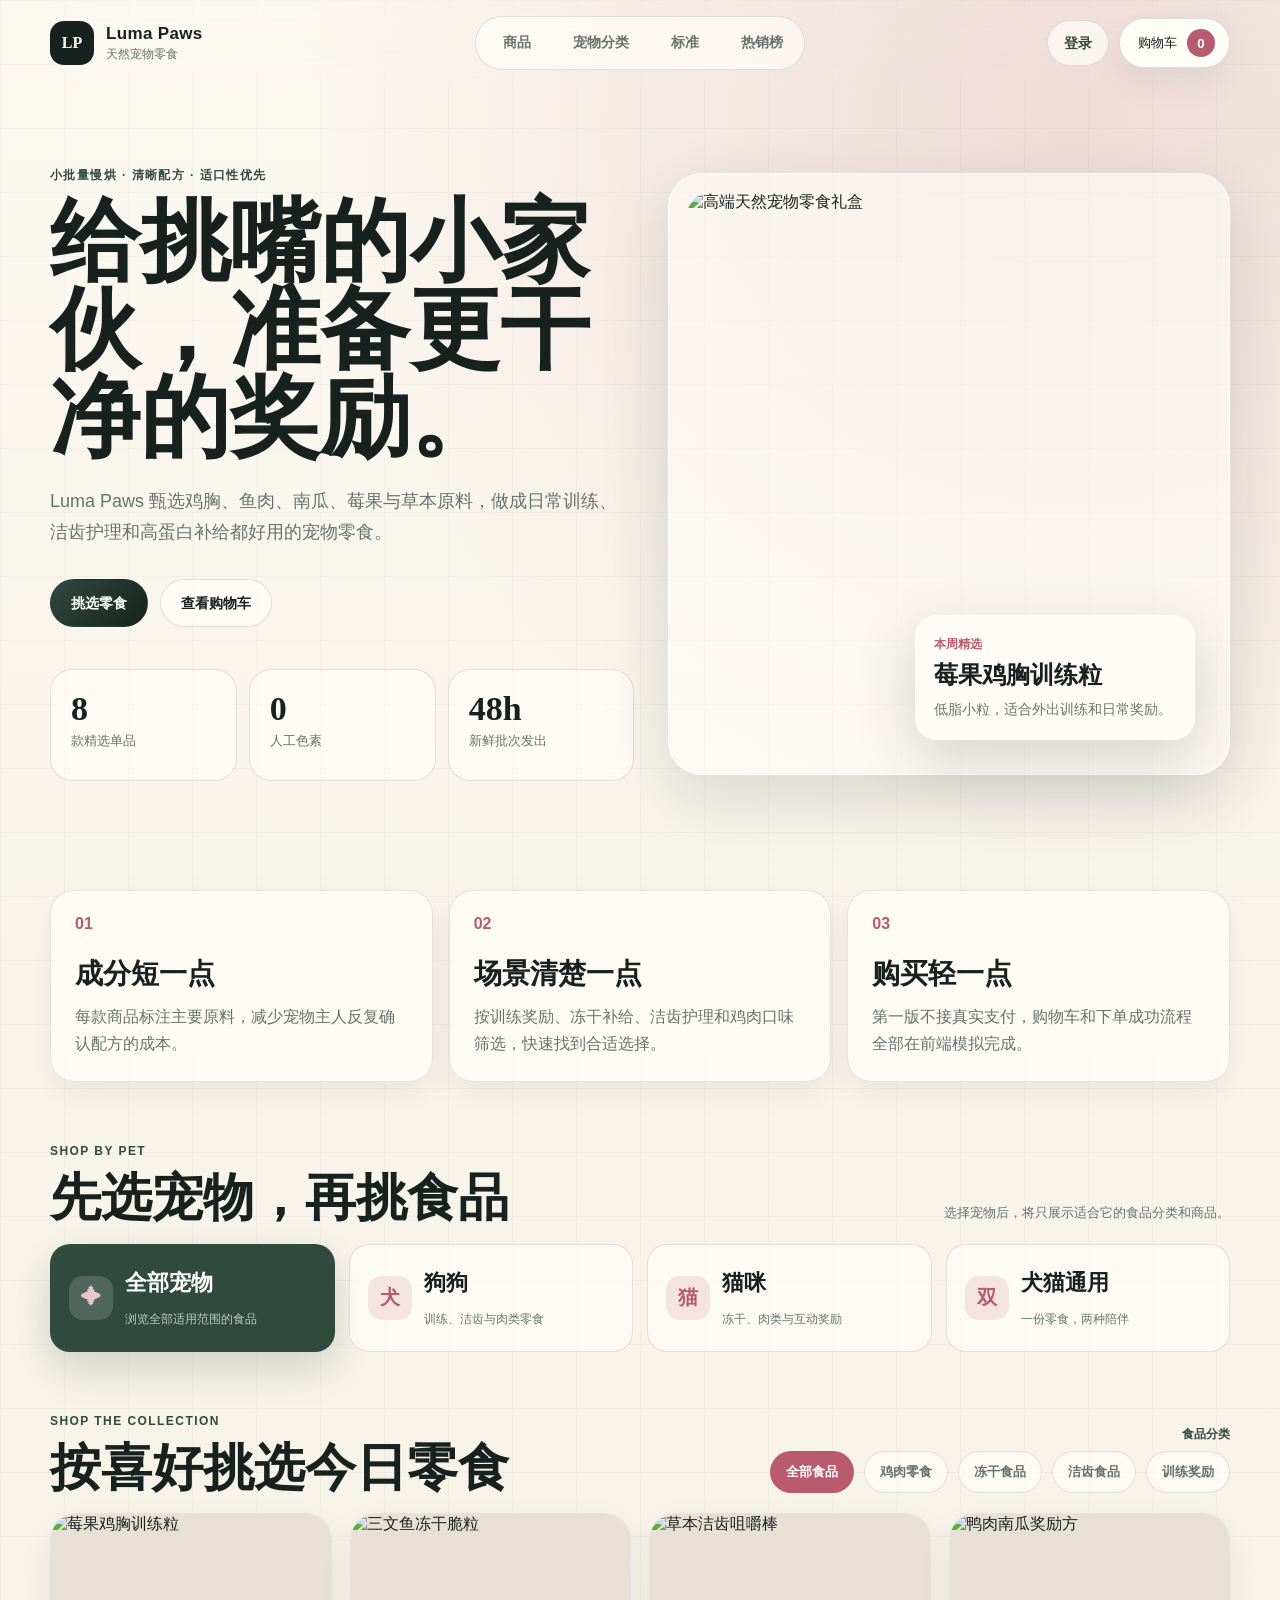
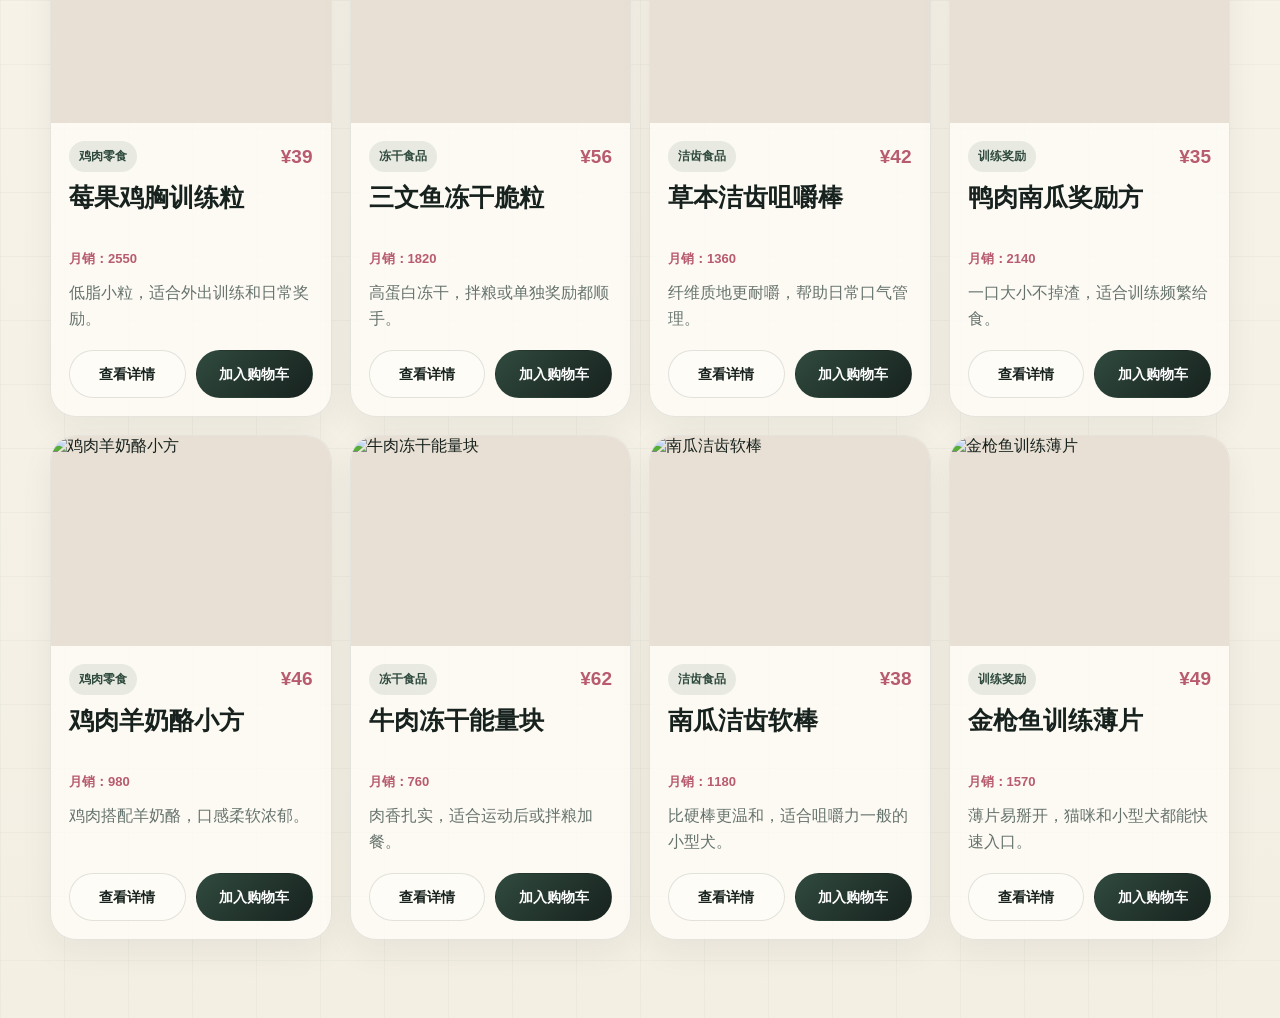
==== index.html @ 9b7fa73e "feat: add auth, address checkout, and pet categories" ====
<!DOCTYPE html>
<html lang="zh-CN">
<head>
  <meta charset="UTF-8">
  <meta name="viewport" content="width=device-width, initial-scale=1.0">
  <title>Luma Paws 天然宠物零食</title>
  <link rel="icon" href="data:image/svg+xml,%3Csvg xmlns='http://www.w3.org/2000/svg' viewBox='0 0 64 64'%3E%3Crect width='64' height='64' rx='16' fill='%2312211c'/%3E%3Ctext x='32' y='40' text-anchor='middle' font-size='24' font-family='serif' font-weight='700' fill='white'%3ELP%3C/text%3E%3C/svg%3E">
  <link rel="stylesheet" href="styles.css">
</head>
<body>
  <header class="site-header">
    <a class="brand" href="#top" aria-label="Luma Paws 首页">
      <span class="brand-mark">LP</span>
      <span>
        <strong>Luma Paws</strong>
        <small>天然宠物零食</small>
      </span>
    </a>

    <nav class="nav" aria-label="主导航">
      <a href="#products">商品</a>
      <a href="#petCategories">宠物分类</a>
      <a href="#promise">标准</a>
      <button type="button" data-open-hotlist>热销榜</button>
    </nav>

    <div class="header-actions">
      <button class="account-button" type="button" data-open-account>
        <span id="accountLabel">登录</span>
      </button>
      <button class="cart-pill" type="button" data-open-cart>
        <span>购物车</span>
        <strong id="cartCount">0</strong>
      </button>
    </div>
  </header>

  <main id="top">
    <section class="hero">
      <div class="hero-copy">
        <p class="eyebrow">小批量慢烘 · 清晰配方 · 适口性优先</p>
        <h1>给挑嘴的小家伙，准备更干净的奖励。</h1>
        <p class="hero-text">
          Luma Paws 甄选鸡胸、鱼肉、南瓜、莓果与草本原料，做成日常训练、洁齿护理和高蛋白补给都好用的宠物零食。
        </p>
        <div class="hero-actions">
          <a class="button primary" href="#products">挑选零食</a>
          <button class="button ghost" type="button" data-open-cart>查看购物车</button>
        </div>
        <dl class="hero-stats">
          <div>
            <dt>8</dt>
            <dd>款精选单品</dd>
          </div>
          <div>
            <dt>0</dt>
            <dd>人工色素</dd>
          </div>
          <div>
            <dt>48h</dt>
            <dd>新鲜批次发出</dd>
          </div>
        </dl>
      </div>

      <div class="hero-media">
        <img src="assets/hero-treats.png" alt="高端天然宠物零食礼盒">
        <div class="hero-card">
          <span>本周精选</span>
          <strong>莓果鸡胸训练粒</strong>
          <p>低脂小粒，适合外出训练和日常奖励。</p>
        </div>
      </div>
    </section>

    <section class="promise" id="promise" aria-label="品牌标准">
      <article>
        <span>01</span>
        <h2>成分短一点</h2>
        <p>每款商品标注主要原料，减少宠物主人反复确认配方的成本。</p>
      </article>
      <article>
        <span>02</span>
        <h2>场景清楚一点</h2>
        <p>按训练奖励、冻干补给、洁齿护理和鸡肉口味筛选，快速找到合适选择。</p>
      </article>
      <article>
        <span>03</span>
        <h2>购买轻一点</h2>
        <p>第一版不接真实支付，购物车和下单成功流程全部在前端模拟完成。</p>
      </article>
    </section>

    <section class="pet-categories" id="petCategories" aria-labelledby="petCategoryTitle">
      <div class="section-head">
        <div>
          <p class="eyebrow">Shop by pet</p>
          <h2 id="petCategoryTitle">先选宠物，再挑食品</h2>
        </div>
        <p class="category-hint">选择宠物后，将只展示适合它的食品分类和商品。</p>
      </div>
      <div class="pet-category-list" id="petCategoryList" aria-label="宠物分类"></div>
    </section>

    <section class="section-head" id="products">
      <div>
        <p class="eyebrow">Shop the collection</p>
        <h2>按喜好挑选今日零食</h2>
      </div>
      <div>
        <p class="filter-label">食品分类</p>
        <div class="filters" id="filters" aria-label="食品分类筛选"></div>
      </div>
    </section>

    <section class="product-grid" id="productGrid" aria-live="polite"></section>
  </main>

  <aside class="cart-panel" id="cartPanel" aria-hidden="true">
    <div class="cart-panel-backdrop" data-close-cart></div>
    <section class="cart-drawer" id="cart" role="dialog" aria-modal="true" aria-labelledby="cartTitle">
      <header>
        <div>
          <p class="eyebrow">Cart</p>
          <h2 id="cartTitle">购物车</h2>
        </div>
        <button class="icon-button" type="button" data-close-cart aria-label="关闭购物车">×</button>
      </header>
      <div class="cart-items" id="cartItems"></div>
      <footer>
        <div class="cart-total">
          <span>合计</span>
          <strong id="cartTotal">¥0</strong>
        </div>
        <button class="button primary full" type="button" id="checkoutButton">模拟下单</button>
        <p class="cart-note">满 ¥99 免运费。当前版本为前端演示，不会产生真实订单。</p>
      </footer>
    </section>
  </aside>

  <section class="modal-shell" id="detailModal" aria-hidden="true">
    <div class="modal-backdrop" data-close-detail></div>
    <article class="detail-card" role="dialog" aria-modal="true" aria-labelledby="detailTitle">
      <button class="icon-button detail-close" type="button" data-close-detail aria-label="关闭详情">×</button>
      <img id="detailImage" src="" alt="">
      <div class="detail-content">
        <p class="eyebrow" id="detailCategory"></p>
        <h2 id="detailTitle"></h2>
        <p id="detailTagline"></p>
        <dl>
          <div>
            <dt>规格</dt>
            <dd id="detailSpec"></dd>
          </div>
          <div>
            <dt>适用宠物</dt>
            <dd id="detailSuitable"></dd>
          </div>
          <div>
            <dt>适口性</dt>
            <dd id="detailPalatability"></dd>
          </div>
          <div>
            <dt>主要成分</dt>
            <dd id="detailIngredients"></dd>
          </div>
        </dl>
        <div class="detail-actions">
          <strong id="detailPrice"></strong>
          <button class="button primary" type="button" id="detailAddButton">加入购物车</button>
        </div>
      </div>
    </article>
  </section>

  <section class="modal-shell" id="hotlistModal" aria-hidden="true">
    <div class="modal-backdrop" data-close-hotlist></div>
    <article class="hotlist-card" role="dialog" aria-modal="true" aria-labelledby="hotlistTitle">
      <button class="icon-button detail-close" type="button" data-close-hotlist aria-label="关闭热销榜">×</button>
      <header class="hotlist-header">
        <div>
          <p class="eyebrow">Hot list</p>
          <h2 id="hotlistTitle">热销榜</h2>
        </div>
        <p class="hotlist-summary" id="hotlistSummary"></p>
      </header>
      <div class="hotlist-items" id="hotlistItems"></div>
    </article>
  </section>

  <section class="modal-shell" id="successModal" aria-hidden="true">
    <div class="modal-backdrop" data-close-success></div>
    <article class="success-card" role="dialog" aria-modal="true" aria-labelledby="successTitle">
      <p class="eyebrow">Order placed</p>
      <h2 id="successTitle">模拟下单成功</h2>
      <p>购物车已清空。真实支付、库存和订单后台会在后续版本接入。</p>
      <button class="button primary" type="button" data-close-success>继续逛逛</button>
    </article>
  </section>

  <section class="modal-shell" id="orderConfirmModal" aria-hidden="true">
    <div class="modal-backdrop" data-close-order-confirm></div>
    <article class="confirm-card" role="dialog" aria-modal="true" aria-labelledby="confirmOrderTitle">
      <button class="icon-button detail-close" type="button" data-close-order-confirm aria-label="关闭确认窗口">×</button>
      <p class="eyebrow">Confirm delivery</p>
      <h2 id="confirmOrderTitle">确认收货地址</h2>
      <p class="confirm-copy">请确认本次订单使用以下地址收货。</p>
      <div class="confirm-address">
        <strong id="confirmRecipient"></strong>
        <span id="confirmPhone"></span>
        <p id="confirmDetail"></p>
      </div>
      <div class="confirm-actions">
        <button class="button ghost" type="button" data-close-order-confirm>返回修改</button>
        <button class="button primary" type="button" id="confirmOrderButton">确认下单</button>
      </div>
    </article>
  </section>

  <section class="modal-shell" id="authModal" aria-hidden="true">
    <div class="modal-backdrop" data-close-auth></div>
    <article class="auth-card" role="dialog" aria-modal="true" aria-labelledby="authTitle">
      <button class="icon-button detail-close" type="button" data-close-auth aria-label="关闭账户窗口">×</button>
      <div class="auth-intro">
        <p class="eyebrow">Luma Paws account</p>
        <h2 id="authTitle">把喜欢的零食，留在你的清单里。</h2>
        <p>注册后即可保存购物车，并维护常用收货地址。</p>
        <div class="auth-perks">
          <span>✓ 游客可自由浏览</span>
          <span>✓ 加入购物车需登录</span>
          <span>✓ 地址随时可维护</span>
        </div>
      </div>
      <div class="auth-content">
        <div class="auth-tabs" role="tablist" aria-label="账户操作">
          <button class="auth-tab active" type="button" data-auth-tab="login" role="tab">登录</button>
          <button class="auth-tab" type="button" data-auth-tab="register" role="tab">注册</button>
        </div>

        <div id="authFormContainer"></div>

      </div>
    </article>
  </section>

  <section class="modal-shell" id="profileModal" aria-hidden="true">
    <div class="modal-backdrop" data-close-profile></div>
    <article class="profile-card" role="dialog" aria-modal="true" aria-labelledby="profileTitle">
      <button class="icon-button detail-close" type="button" data-close-profile aria-label="关闭我的页面">×</button>
      <div class="profile-header">
        <p class="eyebrow">My account</p>
        <h2 id="profileTitle">我的</h2>
        <p>在这里维护账户和常用收货地址。</p>
      </div>
      <div class="account-summary">
        <span class="account-avatar">LP</span>
        <div>
          <strong id="accountEmail"></strong>
          <p>已登录账户</p>
        </div>
      </div>
      <form class="auth-form" id="addressForm">
        <div class="form-section-label">收货地址</div>
        <div class="form-row">
          <label>收件人<input type="text" name="recipient" autocomplete="name" required></label>
          <label>手机号<input type="tel" name="phone" autocomplete="tel" required></label>
        </div>
        <label>详细地址<input type="text" name="detail" autocomplete="street-address" required></label>
        <button class="button primary full" type="submit">保存地址</button>
        <p class="form-message" id="addressMessage" role="alert"></p>
      </form>
      <button class="text-button" type="button" id="logoutButton">退出登录</button>
    </article>
  </section>

  <div class="toast" id="toast" role="status" aria-live="polite" aria-atomic="true"></div>

  <script src="auth-store.js"></script>
  <script src="script.js"></script>
</body>
</html>
---- styles.css ----
:root {
  --ink: #17221e;
  --muted: #66736d;
  --sage: #728d7a;
  --sage-deep: #304a3e;
  --berry: #b85b6f;
  --rose: #e8c7c9;
  --cream: #fbf8f0;
  --paper: #fffdf8;
  --line: rgba(23, 34, 30, 0.12);
  --shadow: 0 24px 70px rgba(24, 40, 34, 0.14);
  --font-body: "Avenir Next", "Gill Sans", "Trebuchet MS", sans-serif;
  --font-display: "Iowan Old Style", "Palatino Linotype", Georgia, serif;
}

* {
  box-sizing: border-box;
}

html {
  scroll-behavior: smooth;
}

body {
  margin: 0;
  min-height: 100vh;
  color: var(--ink);
  background:
    linear-gradient(90deg, rgba(48, 74, 62, 0.035) 1px, transparent 1px),
    linear-gradient(180deg, rgba(48, 74, 62, 0.035) 1px, transparent 1px),
    radial-gradient(circle at 84% 4%, rgba(184, 91, 111, 0.18), transparent 28%),
    linear-gradient(180deg, #fbf8f0 0%, #f4efe3 100%);
  background-size: 64px 64px, 64px 64px, auto, auto;
  font-family: var(--font-body);
}

button,
a {
  -webkit-tap-highlight-color: transparent;
}

a {
  color: inherit;
  text-decoration: none;
}

img {
  display: block;
  max-width: 100%;
}

.site-header {
  position: sticky;
  top: 0;
  z-index: 30;
  display: grid;
  grid-template-columns: 1fr auto 1fr;
  align-items: center;
  width: min(1180px, calc(100% - 32px));
  margin: 0 auto;
  padding: 16px 0;
  backdrop-filter: blur(18px);
}

.brand {
  display: inline-flex;
  align-items: center;
  gap: 12px;
  width: max-content;
}

.brand-mark {
  width: 44px;
  height: 44px;
  display: grid;
  place-items: center;
  border-radius: 14px;
  background: var(--ink);
  color: var(--paper);
  font-family: var(--font-display);
  font-weight: 700;
}

.brand strong,
.brand small {
  display: block;
}

.brand strong {
  font-size: 17px;
  letter-spacing: 0.02em;
}

.brand small {
  margin-top: 2px;
  color: var(--muted);
  font-size: 12px;
}

.nav {
  display: inline-flex;
  gap: 8px;
  padding: 7px;
  border: 1px solid var(--line);
  border-radius: 999px;
  background: rgba(255, 253, 248, 0.72);
}

.nav a,
.nav button {
  min-width: 68px;
  padding: 10px 14px;
  border: 0;
  border-radius: 999px;
  background: transparent;
  color: var(--muted);
  font-size: 14px;
  font-weight: 700;
  font-family: inherit;
  text-align: center;
  cursor: pointer;
}

.nav a:hover,
.nav button:hover {
  background: rgba(48, 74, 62, 0.08);
  color: var(--ink);
}

.cart-pill {
  justify-self: end;
  display: inline-flex;
  align-items: center;
  gap: 10px;
  min-height: 46px;
  padding: 10px 14px 10px 18px;
  border: 1px solid rgba(48, 74, 62, 0.18);
  border-radius: 999px;
  background: var(--paper);
  color: var(--ink);
  box-shadow: 0 12px 36px rgba(24, 40, 34, 0.08);
  cursor: pointer;
}

.header-actions {
  justify-self: end;
  display: inline-flex;
  align-items: center;
  gap: 10px;
}

.account-button {
  min-height: 46px;
  padding: 10px 16px;
  border: 1px solid var(--line);
  border-radius: 999px;
  background: rgba(255, 253, 248, 0.72);
  color: var(--sage-deep);
  font: 800 14px/1 var(--font-body);
  cursor: pointer;
}

.account-button:hover {
  background: var(--sage-deep);
  color: white;
}

.cart-pill strong {
  display: grid;
  place-items: center;
  min-width: 28px;
  height: 28px;
  border-radius: 999px;
  background: var(--berry);
  color: white;
}

main {
  width: min(1180px, calc(100% - 32px));
  margin: 0 auto;
}

.hero {
  min-height: calc(100vh - 96px);
  display: grid;
  grid-template-columns: minmax(0, 1.02fr) minmax(360px, 0.98fr);
  align-items: center;
  gap: 34px;
  padding: 28px 0 56px;
}

.hero-copy {
  padding: 24px 0;
}

.eyebrow {
  margin: 0 0 14px;
  color: var(--sage-deep);
  font-size: 12px;
  font-weight: 800;
  letter-spacing: 0.12em;
  text-transform: uppercase;
}

h1,
h2,
h3,
p {
  overflow-wrap: anywhere;
}

h1,
h2,
h3 {
  font-family: var(--font-display);
  letter-spacing: 0;
}

h1 {
  width: min(760px, 100%);
  margin: 0;
  color: var(--ink);
  font-size: clamp(46px, 7vw, 92px);
  line-height: 0.98;
  font-weight: 700;
}

.hero-text {
  width: min(650px, 100%);
  margin: 24px 0 0;
  color: var(--muted);
  font-size: 18px;
  line-height: 1.75;
}

.hero-actions {
  display: flex;
  flex-wrap: wrap;
  gap: 12px;
  margin-top: 30px;
}

.button {
  display: inline-flex;
  align-items: center;
  justify-content: center;
  min-height: 48px;
  padding: 13px 20px;
  border: 1px solid var(--line);
  border-radius: 999px;
  background: var(--paper);
  color: var(--ink);
  font: 800 14px/1 var(--font-body);
  cursor: pointer;
  transition: transform 180ms ease, box-shadow 180ms ease, background 180ms ease;
}

.button:hover,
.product-card:hover,
.promise article:hover {
  transform: translateY(-3px);
  box-shadow: 0 20px 50px rgba(24, 40, 34, 0.13);
}

.button.primary {
  border-color: transparent;
  background: linear-gradient(135deg, var(--sage-deep), var(--ink));
  color: white;
}

.button.ghost {
  background: rgba(255, 253, 248, 0.66);
}

.button.full {
  width: 100%;
}

.hero-stats {
  display: grid;
  grid-template-columns: repeat(3, minmax(0, 1fr));
  gap: 12px;
  margin: 42px 0 0;
  padding: 0;
}

.hero-stats div {
  min-height: 112px;
  padding: 20px;
  border: 1px solid var(--line);
  border-radius: 22px;
  background: rgba(255, 253, 248, 0.64);
}

.hero-stats dt {
  font-family: var(--font-display);
  font-size: 34px;
  font-weight: 700;
}

.hero-stats dd {
  margin: 4px 0 0;
  color: var(--muted);
  font-size: 13px;
}

.hero-media {
  position: relative;
  min-height: 600px;
  padding: 18px;
  border: 1px solid rgba(255, 255, 255, 0.7);
  border-radius: 34px;
  background: rgba(255, 253, 248, 0.58);
  box-shadow: var(--shadow);
}

.hero-media img {
  width: 100%;
  height: 100%;
  min-height: 564px;
  object-fit: cover;
  border-radius: 24px;
}

.hero-card {
  position: absolute;
  right: 34px;
  bottom: 34px;
  width: min(280px, calc(100% - 68px));
  padding: 18px;
  border: 1px solid rgba(255, 255, 255, 0.72);
  border-radius: 22px;
  background: rgba(255, 253, 248, 0.82);
  backdrop-filter: blur(16px);
  box-shadow: 0 20px 60px rgba(24, 40, 34, 0.17);
}

.hero-card span {
  color: var(--berry);
  font-size: 12px;
  font-weight: 800;
}

.hero-card strong {
  display: block;
  margin-top: 6px;
  font-family: var(--font-display);
  font-size: 24px;
}

.hero-card p {
  margin: 8px 0 0;
  color: var(--muted);
  font-size: 14px;
  line-height: 1.55;
}

.promise {
  display: grid;
  grid-template-columns: repeat(3, minmax(0, 1fr));
  gap: 16px;
  margin-bottom: 62px;
  scroll-margin-top: 104px;
}

.pet-categories {
  margin: 0 0 62px;
  scroll-margin-top: 104px;
}

.pet-categories .section-head {
  margin-bottom: 20px;
}

.category-hint {
  max-width: 300px;
  margin: 0;
  color: var(--muted);
  font-size: 13px;
  line-height: 1.65;
  text-align: right;
}

.pet-category-list {
  display: grid;
  grid-template-columns: repeat(4, minmax(0, 1fr));
  gap: 14px;
}

.pet-category-card {
  display: grid;
  grid-template-columns: auto 1fr;
  grid-template-rows: auto auto;
  column-gap: 12px;
  align-items: center;
  min-height: 108px;
  padding: 18px;
  border: 1px solid var(--line);
  border-radius: 20px;
  background: rgba(255, 253, 248, 0.72);
  color: var(--ink);
  text-align: left;
  cursor: pointer;
  transition: transform 180ms ease, border-color 180ms ease, background 180ms ease, box-shadow 180ms ease;
}

.pet-category-card:hover {
  transform: translateY(-3px);
  box-shadow: 0 16px 40px rgba(24, 40, 34, 0.1);
}

.pet-category-card.active {
  border-color: transparent;
  background: var(--sage-deep);
  color: white;
  box-shadow: 0 16px 40px rgba(48, 74, 62, 0.2);
}

.pet-category-icon {
  display: grid;
  grid-row: 1 / 3;
  width: 44px;
  height: 44px;
  place-items: center;
  border-radius: 14px;
  background: rgba(184, 91, 111, 0.14);
  color: var(--berry);
  font-family: var(--font-display);
  font-size: 20px;
  font-weight: 700;
}

.pet-category-card.active .pet-category-icon {
  background: rgba(255, 255, 255, 0.16);
  color: var(--rose);
}

.pet-category-card strong {
  font-family: var(--font-display);
  font-size: 22px;
}

.pet-category-card small {
  margin-top: 3px;
  color: var(--muted);
  font-size: 12px;
  line-height: 1.4;
}

.pet-category-card.active small {
  color: rgba(255, 255, 255, 0.7);
}

.filter-label {
  margin: 0 0 8px;
  color: var(--sage-deep);
  font-size: 12px;
  font-weight: 900;
  text-align: right;
}

.promise article,
.product-card {
  border: 1px solid rgba(23, 34, 30, 0.1);
  background: rgba(255, 253, 248, 0.78);
  box-shadow: 0 12px 34px rgba(24, 40, 34, 0.06);
  transition: transform 180ms ease, box-shadow 180ms ease;
}

.promise article {
  min-height: 180px;
  padding: 24px;
  border-radius: 24px;
}

.promise span {
  color: var(--berry);
  font-weight: 900;
}

.promise h2 {
  margin: 22px 0 10px;
  font-size: 28px;
}

.promise p {
  margin: 0;
  color: var(--muted);
  line-height: 1.7;
}

.section-head {
  display: flex;
  align-items: end;
  justify-content: space-between;
  gap: 20px;
  margin-bottom: 20px;
}

.section-head h2 {
  margin: 0;
  font-size: clamp(34px, 4vw, 58px);
  line-height: 1;
}

.filters {
  display: flex;
  flex-wrap: wrap;
  justify-content: flex-end;
  gap: 10px;
}

.filter-button {
  min-height: 42px;
  padding: 10px 15px;
  border: 1px solid var(--line);
  border-radius: 999px;
  background: rgba(255, 253, 248, 0.7);
  color: var(--muted);
  font-weight: 800;
  cursor: pointer;
}

.filter-button.active {
  border-color: transparent;
  background: var(--berry);
  color: white;
}

.product-grid {
  display: grid;
  grid-template-columns: repeat(4, minmax(0, 1fr));
  gap: 18px;
  padding-bottom: 78px;
}

.product-card {
  display: flex;
  flex-direction: column;
  min-height: 496px;
  overflow: hidden;
  border-radius: 26px;
}

.product-card img {
  width: 100%;
  aspect-ratio: 4 / 3;
  object-fit: cover;
  background: #e8e0d4;
}

.product-body {
  display: flex;
  flex: 1;
  flex-direction: column;
  padding: 18px;
}

.product-meta {
  display: flex;
  justify-content: space-between;
  align-items: center;
  gap: 10px;
  margin-bottom: 12px;
}

.product-category {
  padding: 7px 10px;
  border-radius: 999px;
  background: rgba(114, 141, 122, 0.15);
  color: var(--sage-deep);
  font-size: 12px;
  font-weight: 900;
}

.product-price {
  color: var(--berry);
  font-size: 19px;
  font-weight: 900;
}

.product-card h3 {
  margin: 0;
  min-height: 58px;
  font-size: 25px;
  line-height: 1.12;
}

.product-sales {
  margin-top: 8px;
  color: var(--berry);
  font-size: 13px;
  font-weight: 800;
}

.product-card p {
  margin: 12px 0 0;
  color: var(--muted);
  line-height: 1.62;
}

.product-actions {
  display: grid;
  grid-template-columns: 1fr 1fr;
  gap: 10px;
  margin-top: auto;
  padding-top: 18px;
}

.product-actions .button {
  min-width: 0;
  padding-inline: 12px;
}

.cart-panel,
.modal-shell {
  position: fixed;
  inset: 0;
  z-index: 60;
  display: none;
}

.cart-panel.open,
.modal-shell.open {
  display: block;
}

.cart-panel-backdrop,
.modal-backdrop {
  position: absolute;
  inset: 0;
  background: rgba(23, 34, 30, 0.42);
  backdrop-filter: blur(4px);
}

.cart-drawer {
  position: absolute;
  top: 16px;
  right: 16px;
  bottom: 16px;
  width: min(440px, calc(100% - 32px));
  display: flex;
  flex-direction: column;
  border-radius: 28px;
  background: var(--paper);
  box-shadow: var(--shadow);
  overflow: hidden;
}

.cart-drawer header,
.cart-drawer footer {
  padding: 22px;
}

.cart-drawer header {
  display: flex;
  justify-content: space-between;
  align-items: flex-start;
  border-bottom: 1px solid var(--line);
}

.cart-drawer h2 {
  margin: 0;
  font-size: 34px;
}

.icon-button {
  width: 42px;
  height: 42px;
  display: grid;
  place-items: center;
  border: 1px solid var(--line);
  border-radius: 999px;
  background: white;
  color: var(--ink);
  font-size: 26px;
  line-height: 1;
  cursor: pointer;
}

.cart-items {
  flex: 1;
  overflow: auto;
  padding: 12px 22px;
}

.empty-cart {
  display: grid;
  min-height: 220px;
  place-items: center;
  color: var(--muted);
  text-align: center;
  line-height: 1.7;
}

.cart-item {
  display: grid;
  grid-template-columns: 70px 1fr;
  gap: 14px;
  padding: 14px 0;
  border-bottom: 1px solid var(--line);
}

.cart-item img {
  width: 70px;
  height: 70px;
  border-radius: 16px;
  object-fit: cover;
}

.cart-item h3 {
  margin: 0;
  font-size: 19px;
}

.cart-item p {
  margin: 4px 0 10px;
  color: var(--muted);
  font-size: 13px;
}

.cart-row {
  display: flex;
  align-items: center;
  justify-content: space-between;
  gap: 12px;
}

.qty-control {
  display: inline-grid;
  grid-template-columns: 34px 36px 34px;
  align-items: center;
  min-height: 34px;
  overflow: hidden;
  border: 1px solid var(--line);
  border-radius: 999px;
}

.qty-control button {
  height: 34px;
  border: 0;
  background: transparent;
  color: var(--ink);
  font-size: 18px;
  cursor: pointer;
}

.qty-control span {
  text-align: center;
  font-weight: 900;
}

.remove-button {
  border: 0;
  background: transparent;
  color: var(--berry);
  font-weight: 900;
  cursor: pointer;
}

.cart-total {
  display: flex;
  justify-content: space-between;
  align-items: center;
  margin-bottom: 14px;
  font-size: 16px;
}

.cart-total strong {
  color: var(--berry);
  font-size: 30px;
}

.cart-note {
  margin: 14px 0 0;
  color: var(--muted);
  font-size: 12px;
  line-height: 1.6;
  text-align: center;
}

.detail-card,
.hotlist-card,
.success-card {
  position: relative;
  z-index: 1;
  margin: min(7vh, 58px) auto;
  width: min(920px, calc(100% - 32px));
  max-height: calc(100vh - 64px);
  overflow: auto;
  border-radius: 30px;
  background: var(--paper);
  box-shadow: var(--shadow);
}

.detail-card {
  display: grid;
  grid-template-columns: minmax(280px, 0.9fr) minmax(0, 1.1fr);
}

.hotlist-card {
  width: min(1120px, calc(100% - 32px));
  padding: 34px;
}

.hotlist-header {
  display: flex;
  justify-content: space-between;
  gap: 18px;
  align-items: end;
  margin-bottom: 24px;
}

.hotlist-header h2 {
  margin: 0;
  font-size: clamp(34px, 4vw, 52px);
  line-height: 1;
}

.hotlist-summary {
  margin: 0;
  max-width: 340px;
  color: var(--muted);
  line-height: 1.6;
  text-align: right;
}

.hotlist-items {
  display: grid;
  grid-template-columns: repeat(2, minmax(0, 1fr));
  gap: 18px;
}

.hotlist-item {
  display: grid;
  grid-template-columns: 56px 120px minmax(0, 1fr);
  gap: 16px;
  align-items: start;
  padding: 18px;
  border: 1px solid var(--line);
  border-radius: 22px;
  background: rgba(255, 255, 255, 0.72);
}

.hotlist-rank {
  display: grid;
  place-items: center;
  width: 56px;
  height: 56px;
  border-radius: 18px;
  background: var(--sage);
  color: white;
  font-size: 18px;
  font-weight: 900;
}

.hotlist-item img {
  width: 120px;
  height: 120px;
  border-radius: 18px;
  object-fit: cover;
}

.hotlist-body {
  min-width: 0;
}

.hotlist-meta {
  display: flex;
  justify-content: space-between;
  gap: 10px;
  align-items: center;
  margin-bottom: 10px;
}

.hotlist-body h3 {
  margin: 0;
  font-size: 22px;
  line-height: 1.15;
}

.hotlist-body p {
  margin: 10px 0 0;
  color: var(--muted);
  line-height: 1.58;
}

.hotlist-detail-list {
  display: grid;
  gap: 8px;
  margin: 14px 0 0;
}

.hotlist-detail-list div {
  display: grid;
  grid-template-columns: 54px 1fr;
  gap: 10px;
  padding-top: 8px;
  border-top: 1px solid var(--line);
}

.hotlist-detail-list dt {
  color: var(--sage-deep);
  font-size: 12px;
  font-weight: 900;
}

.hotlist-detail-list dd {
  margin: 0;
  color: var(--ink);
  font-size: 13px;
  line-height: 1.5;
}

.hotlist-actions {
  display: grid;
  grid-template-columns: 1fr 1fr;
  gap: 10px;
  margin-top: 16px;
}

.detail-card img {
  width: 100%;
  height: 100%;
  min-height: 520px;
  object-fit: cover;
}

.detail-content {
  padding: 34px;
}

.detail-content h2 {
  margin: 0;
  font-size: clamp(34px, 4vw, 52px);
  line-height: 1;
}

.detail-content > p:not(.eyebrow) {
  color: var(--muted);
  line-height: 1.75;
}

.detail-content dl {
  display: grid;
  gap: 12px;
  margin: 24px 0;
}

.detail-content dl div {
  padding: 14px 0;
  border-top: 1px solid var(--line);
}

.detail-content dt {
  color: var(--sage-deep);
  font-size: 12px;
  font-weight: 900;
}

.detail-content dd {
  margin: 6px 0 0;
  color: var(--ink);
  line-height: 1.55;
}

.detail-actions {
  display: flex;
  justify-content: space-between;
  align-items: center;
  gap: 14px;
}

.detail-actions strong {
  color: var(--berry);
  font-size: 32px;
}

.detail-close {
  position: absolute;
  top: 16px;
  right: 16px;
  z-index: 2;
}

.success-card {
  width: min(440px, calc(100% - 32px));
  padding: 34px;
  text-align: center;
}

.success-card h2 {
  margin: 0;
  font-size: 42px;
}

.success-card p:not(.eyebrow) {
  color: var(--muted);
  line-height: 1.75;
}

.confirm-card {
  position: relative;
  z-index: 1;
  width: min(460px, calc(100% - 32px));
  margin: min(14vh, 120px) auto;
  padding: 34px;
  border-radius: 30px;
  background: var(--paper);
  box-shadow: var(--shadow);
}

.confirm-card h2 {
  margin: 0;
  font-size: clamp(36px, 5vw, 54px);
  line-height: 1;
}

.confirm-copy {
  margin: 16px 0 0;
  color: var(--muted);
  line-height: 1.65;
}

.confirm-address {
  display: grid;
  gap: 6px;
  margin: 24px 0;
  padding: 18px;
  border-left: 4px solid var(--berry);
  background: rgba(114, 141, 122, 0.1);
}

.confirm-address strong {
  font-size: 17px;
}

.confirm-address span,
.confirm-address p {
  color: var(--muted);
  font-size: 13px;
}

.confirm-address p {
  margin: 4px 0 0;
  line-height: 1.55;
}

.confirm-actions {
  display: grid;
  grid-template-columns: 1fr 1fr;
  gap: 10px;
}

.auth-card {
  position: relative;
  z-index: 1;
  display: grid;
  grid-template-columns: minmax(260px, 0.78fr) minmax(360px, 1.22fr);
  width: min(860px, calc(100% - 32px));
  max-height: calc(100vh - 64px);
  margin: min(7vh, 58px) auto;
  overflow: auto;
  border-radius: 30px;
  background: var(--paper);
  box-shadow: var(--shadow);
}

.profile-card {
  position: relative;
  z-index: 1;
  display: grid;
  gap: 22px;
  width: min(520px, calc(100% - 32px));
  max-height: calc(100vh - 64px);
  margin: min(7vh, 58px) auto;
  overflow: auto;
  padding: 34px;
  border-radius: 30px;
  background: var(--paper);
  box-shadow: var(--shadow);
}

.profile-header h2 {
  margin: 0;
  font-size: clamp(40px, 5vw, 60px);
  line-height: 1;
}

.profile-header > p:not(.eyebrow) {
  margin: 14px 0 0;
  color: var(--muted);
  line-height: 1.65;
}

.auth-intro {
  padding: 42px 34px;
  background:
    linear-gradient(145deg, rgba(48, 74, 62, 0.96), rgba(23, 34, 30, 0.96)),
    var(--sage-deep);
  color: white;
}

.auth-intro .eyebrow {
  color: var(--rose);
}

.auth-intro h2 {
  margin: 0;
  font-size: clamp(34px, 4vw, 52px);
  line-height: 1;
}

.auth-intro > p:not(.eyebrow) {
  margin: 22px 0 0;
  color: rgba(255, 255, 255, 0.74);
  line-height: 1.7;
}

.auth-perks {
  display: grid;
  gap: 12px;
  margin-top: 36px;
  color: rgba(255, 255, 255, 0.86);
  font-size: 13px;
  font-weight: 800;
}

.auth-content {
  padding: 42px 34px;
}

.auth-tabs {
  display: grid;
  grid-template-columns: 1fr 1fr;
  gap: 4px;
  margin-bottom: 24px;
  padding: 4px;
  border-radius: 14px;
  background: rgba(114, 141, 122, 0.12);
}

.auth-tab {
  min-height: 42px;
  border: 0;
  border-radius: 10px;
  background: transparent;
  color: var(--muted);
  font: 800 14px/1 var(--font-body);
  cursor: pointer;
}

.auth-tab.active {
  background: var(--paper);
  color: var(--ink);
  box-shadow: 0 4px 12px rgba(24, 40, 34, 0.08);
}

.auth-form {
  display: grid;
  gap: 14px;
}

.auth-form label {
  display: grid;
  gap: 7px;
  color: var(--sage-deep);
  font-size: 12px;
  font-weight: 900;
}

.auth-form input {
  width: 100%;
  min-height: 46px;
  padding: 12px 13px;
  border: 1px solid var(--line);
  border-radius: 12px;
  outline: 0;
  background: white;
  color: var(--ink);
  font: 500 14px/1.2 var(--font-body);
}

.auth-form input:focus {
  border-color: var(--sage);
  box-shadow: 0 0 0 3px rgba(114, 141, 122, 0.16);
}

.form-row {
  display: grid;
  grid-template-columns: 1fr 1fr;
  gap: 12px;
}

.form-section-label {
  padding-top: 8px;
  border-top: 1px solid var(--line);
  color: var(--sage-deep);
  font-size: 12px;
  font-weight: 900;
}

.form-message {
  min-height: 20px;
  margin: 0;
  color: var(--berry);
  font-size: 13px;
  line-height: 1.5;
}

.account-view {
  display: grid;
  gap: 22px;
}

.account-summary {
  display: flex;
  align-items: center;
  gap: 12px;
  padding-bottom: 18px;
  border-bottom: 1px solid var(--line);
}

.account-avatar {
  display: grid;
  width: 48px;
  height: 48px;
  place-items: center;
  border-radius: 16px;
  background: var(--ink);
  color: white;
  font-family: var(--font-display);
  font-weight: 700;
}

.account-summary strong {
  display: block;
  font-size: 15px;
}

.account-summary p {
  margin: 3px 0 0;
  color: var(--muted);
  font-size: 12px;
}

.text-button {
  justify-self: start;
  border: 0;
  padding: 0;
  background: transparent;
  color: var(--berry);
  font: 800 13px/1.4 var(--font-body);
  cursor: pointer;
}

.toast {
  position: fixed;
  z-index: 90;
  min-width: 180px;
  max-width: calc(100% - 32px);
  padding: 14px 18px;
  border: 1px solid rgba(255, 255, 255, 0.36);
  border-radius: 14px;
  background: var(--ink);
  box-shadow: 0 14px 30px rgba(23, 34, 30, 0.2);
  color: white;
  font-size: 14px;
  font-weight: 800;
  text-align: center;
  opacity: 0;
  pointer-events: none;
  transform: translateY(4px);
  transition: opacity 180ms ease, transform 180ms ease;
}

.toast.show {
  opacity: 1;
  transform: translateY(0);
}

@media (max-width: 980px) {
  .site-header {
    grid-template-columns: 1fr auto;
  }

  .nav {
    display: none;
  }

  .hero {
    min-height: auto;
    grid-template-columns: 1fr;
    padding-top: 14px;
  }

  .hero-media {
    min-height: auto;
  }

  .hero-media img {
    min-height: 420px;
  }

  .promise,
  .product-grid {
    grid-template-columns: repeat(2, minmax(0, 1fr));
  }

  .pet-category-list {
    grid-template-columns: repeat(2, minmax(0, 1fr));
  }

  .section-head {
    align-items: flex-start;
    flex-direction: column;
  }

  .filters {
    justify-content: flex-start;
  }

  .filter-label {
    text-align: left;
  }

  .detail-card {
    grid-template-columns: 1fr;
  }

  .hotlist-card {
    padding: 24px;
  }

  .hotlist-header {
    flex-direction: column;
    align-items: flex-start;
  }

  .hotlist-summary {
    max-width: none;
    text-align: left;
  }

  .hotlist-items {
    grid-template-columns: 1fr;
  }

  .hotlist-item {
    grid-template-columns: 56px 1fr;
  }

  .hotlist-item img {
    grid-column: 1 / -1;
    width: 100%;
    height: 220px;
  }

  .detail-card img {
    max-height: 360px;
    min-height: 260px;
  }

  .auth-card {
    grid-template-columns: 1fr;
  }

  .auth-intro {
    padding: 28px 24px;
  }

  .auth-intro h2 {
    max-width: 560px;
  }

  .auth-perks {
    grid-template-columns: repeat(3, 1fr);
    margin-top: 24px;
  }

  .auth-content {
    padding: 28px 24px;
  }

  .profile-card {
    padding: 28px 24px;
  }
}

@media (max-width: 640px) {
  .site-header,
  main {
    width: min(100% - 22px, 1180px);
  }

  .site-header {
    padding: 12px 0;
  }

  .brand small {
    display: none;
  }

  .cart-pill span {
    display: none;
  }

  .header-actions {
    gap: 6px;
  }

  .account-button {
    min-height: 42px;
    padding-inline: 12px;
  }

  .cart-pill {
    min-height: 42px;
    padding: 7px 9px;
  }

  h1 {
    font-size: 44px;
  }

  .hero {
    gap: 20px;
    padding-bottom: 38px;
  }

  .hero-text {
    font-size: 16px;
  }

  .hero-stats,
  .promise,
  .product-grid,
  .pet-category-list {
    grid-template-columns: 1fr;
  }

  .hero-stats div {
    min-height: 88px;
  }

  .hero-media {
    padding: 10px;
    border-radius: 26px;
  }

  .hero-media img {
    min-height: 370px;
    border-radius: 20px;
  }

  .hero-card {
    left: 22px;
    right: 22px;
    bottom: 22px;
    width: auto;
  }

  .promise {
    margin-bottom: 44px;
  }

  .product-card {
    min-height: 0;
  }

  .product-card h3 {
    min-height: 0;
  }

  .cart-drawer {
    top: auto;
    right: 0;
    bottom: 0;
    left: 0;
    width: 100%;
    height: min(86vh, 760px);
    border-radius: 28px 28px 0 0;
  }

  .cart-drawer header,
  .cart-drawer footer,
  .cart-items {
    padding-inline: 16px;
  }

  .detail-card {
    width: calc(100% - 20px);
    max-height: calc(100vh - 28px);
    margin: 14px auto;
    border-radius: 24px;
  }

  .detail-content {
    padding: 22px;
  }

  .detail-actions {
    align-items: stretch;
    flex-direction: column;
  }

  .detail-actions .button {
    width: 100%;
  }

  .product-actions {
    grid-template-columns: 1fr;
  }

  .category-hint {
    max-width: none;
    text-align: left;
  }

  .auth-card {
    width: calc(100% - 20px);
    max-height: calc(100vh - 28px);
    margin: 14px auto;
    border-radius: 24px;
  }

  .auth-intro {
    padding: 28px 22px 24px;
  }

  .auth-intro h2 {
    font-size: 36px;
  }

  .auth-perks {
    grid-template-columns: 1fr;
    gap: 8px;
    margin-top: 22px;
  }

  .auth-content {
    padding: 22px;
  }

  .profile-card {
    width: calc(100% - 20px);
    max-height: calc(100vh - 28px);
    margin: 14px auto;
    padding: 24px 22px;
    border-radius: 24px;
  }

  .confirm-card {
    width: calc(100% - 20px);
    margin: 14px auto;
    padding: 24px 22px;
    border-radius: 24px;
  }

  .confirm-actions {
    grid-template-columns: 1fr;
  }

  .form-row {
    grid-template-columns: 1fr;
  }
}
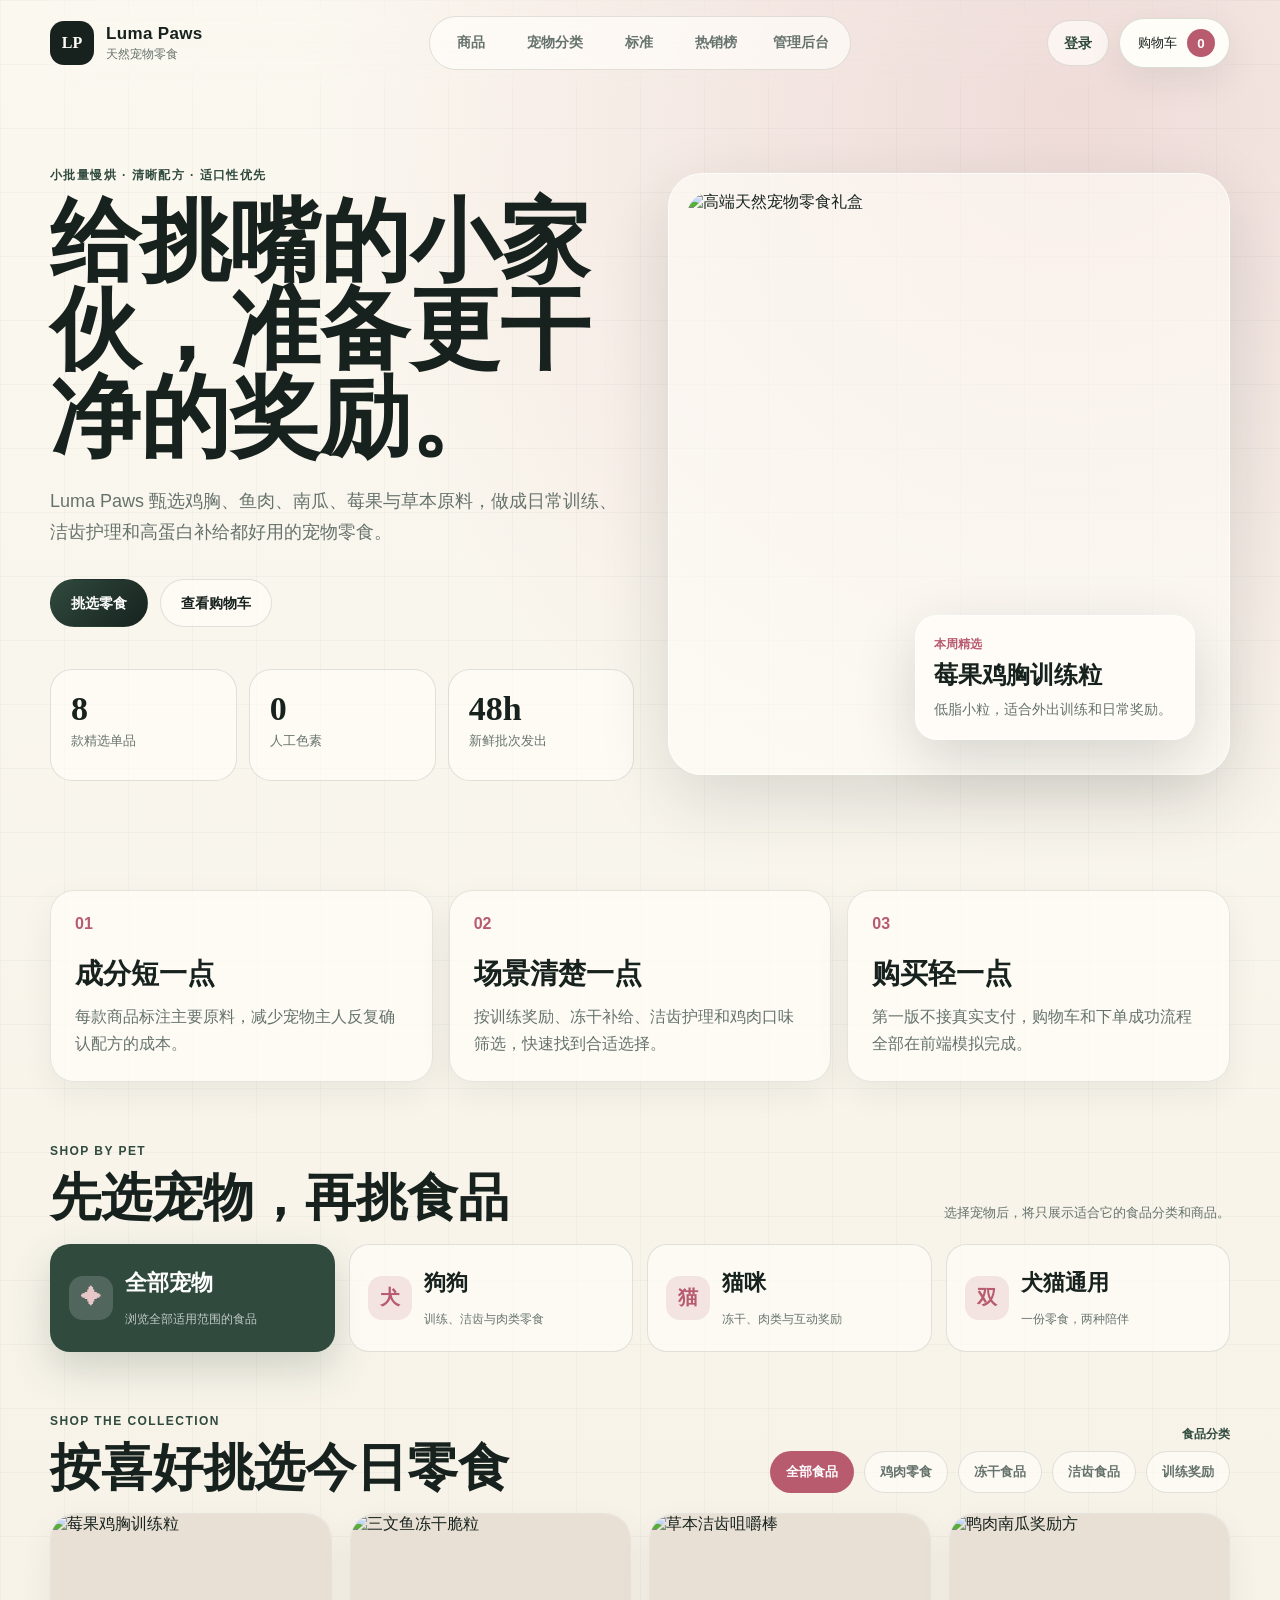
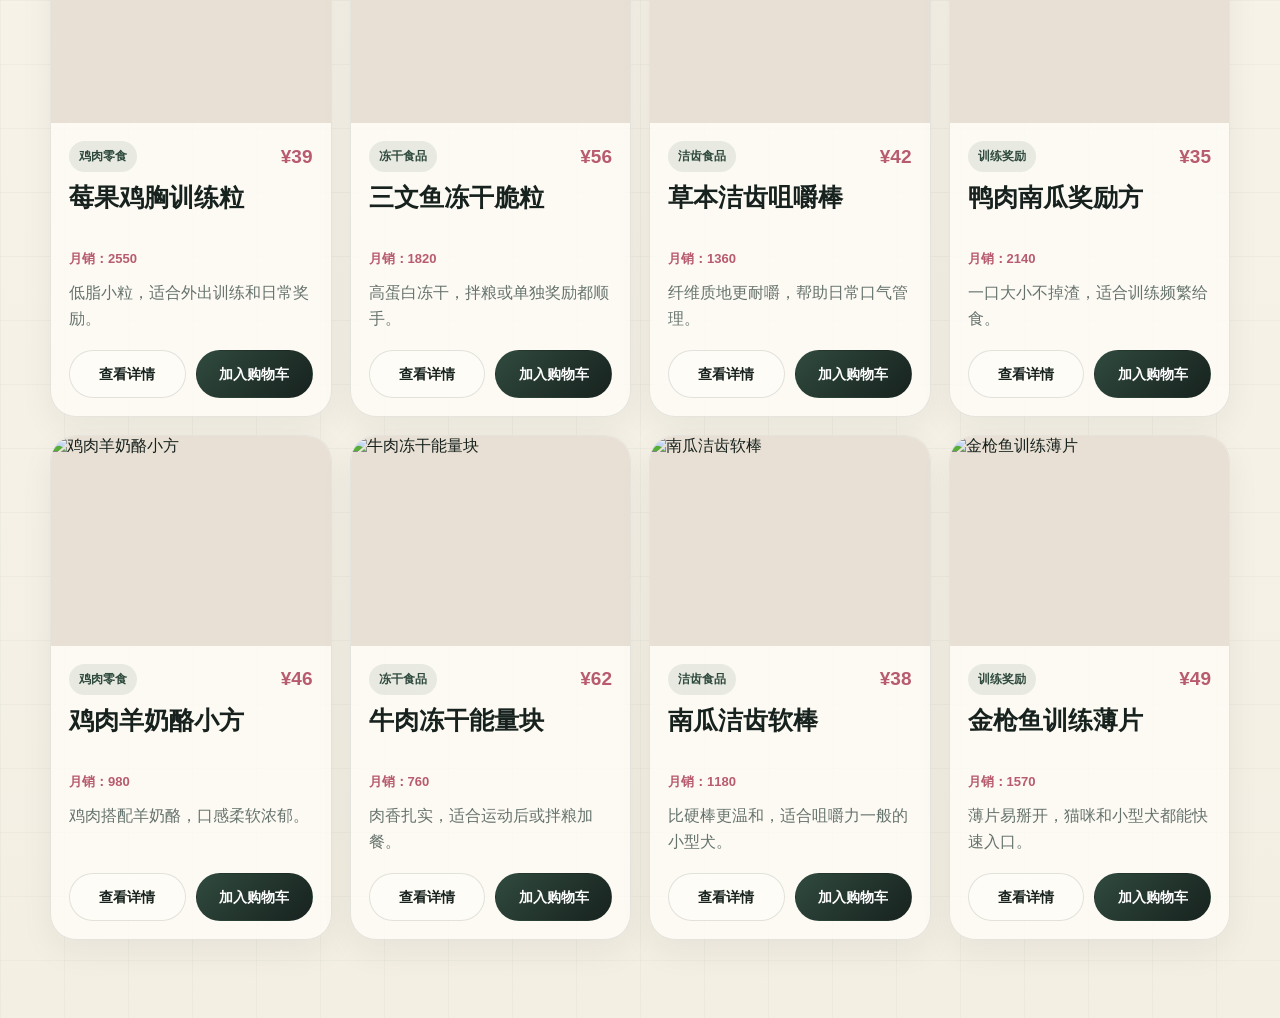
==== commit badb1db4: "feat: add pet treat admin dashboard" ====
--- a/index.html
+++ b/index.html
@@ -3,6 +3,8 @@
 <head>
   <meta charset="UTF-8">
   <meta name="viewport" content="width=device-width, initial-scale=1.0">
+  <meta name="theme-color" content="#fbf8f0">
+  <meta name="mobile-web-app-capable" content="yes">
   <title>Luma Paws 天然宠物零食</title>
   <link rel="icon" href="data:image/svg+xml,%3Csvg xmlns='http://www.w3.org/2000/svg' viewBox='0 0 64 64'%3E%3Crect width='64' height='64' rx='16' fill='%2312211c'/%3E%3Ctext x='32' y='40' text-anchor='middle' font-size='24' font-family='serif' font-weight='700' fill='white'%3ELP%3C/text%3E%3C/svg%3E">
   <link rel="stylesheet" href="styles.css">
@@ -22,6 +24,7 @@
       <a href="#petCategories">宠物分类</a>
       <a href="#promise">标准</a>
       <button type="button" data-open-hotlist>热销榜</button>
+      <a href="admin.html">管理后台</a>
     </nav>
 
     <div class="header-actions">
@@ -116,6 +119,30 @@
     <section class="product-grid" id="productGrid" aria-live="polite"></section>
   </main>
 
+  <nav class="mobile-bottom-nav" aria-label="移动端快捷导航">
+    <a class="mobile-nav-item active" href="#top" data-mobile-nav="home">
+      <span class="mobile-nav-icon" aria-hidden="true">⌂</span>
+      <span>首页</span>
+    </a>
+    <a class="mobile-nav-item" href="#products" data-mobile-nav="products">
+      <span class="mobile-nav-icon" aria-hidden="true">⌕</span>
+      <span>选零食</span>
+    </a>
+    <button class="mobile-nav-item" type="button" data-open-hotlist data-mobile-nav="hotlist">
+      <span class="mobile-nav-icon" aria-hidden="true">★</span>
+      <span>热销榜</span>
+    </button>
+    <button class="mobile-nav-item" type="button" data-open-account data-mobile-nav="account">
+      <span class="mobile-nav-icon" aria-hidden="true">◯</span>
+      <span>我的</span>
+    </button>
+    <button class="mobile-nav-item mobile-nav-cart" type="button" data-open-cart data-mobile-nav="cart">
+      <span class="mobile-nav-icon" aria-hidden="true">▱</span>
+      <span>购物车</span>
+      <strong id="mobileCartCount">0</strong>
+    </button>
+  </nav>
+
   <aside class="cart-panel" id="cartPanel" aria-hidden="true">
     <div class="cart-panel-backdrop" data-close-cart></div>
     <section class="cart-drawer" id="cart" role="dialog" aria-modal="true" aria-labelledby="cartTitle">
@@ -133,7 +160,7 @@
           <strong id="cartTotal">¥0</strong>
         </div>
         <button class="button primary full" type="button" id="checkoutButton">模拟下单</button>
-        <p class="cart-note">满 ¥99 免运费。当前版本为前端演示，不会产生真实订单。</p>
+      <p class="cart-note">满 ¥99 免运费。确认购买后会保存一条本地演示订单。</p>
       </footer>
     </section>
   </aside>
@@ -192,8 +219,8 @@
     <div class="modal-backdrop" data-close-success></div>
     <article class="success-card" role="dialog" aria-modal="true" aria-labelledby="successTitle">
       <p class="eyebrow">Order placed</p>
-      <h2 id="successTitle">模拟下单成功</h2>
-      <p>购物车已清空。真实支付、库存和订单后台会在后续版本接入。</p>
+      <h2 id="successTitle">购买成功</h2>
+      <p>订单已保存到本地演示后台，购物车也已清空。</p>
       <button class="button primary" type="button" data-close-success>继续逛逛</button>
     </article>
   </section>
@@ -276,6 +303,7 @@
   <div class="toast" id="toast" role="status" aria-live="polite" aria-atomic="true"></div>
 
   <script src="auth-store.js"></script>
+  <script src="data-store.js"></script>
   <script src="script.js"></script>
 </body>
 </html>
--- a/styles.css
+++ b/styles.css
@@ -21,6 +21,10 @@
   scroll-behavior: smooth;
 }
 
+html[data-device="mobile"] {
+  --mobile-bottom-space: 78px;
+}
+
 body {
   margin: 0;
   min-height: 100vh;
@@ -32,6 +36,10 @@
     linear-gradient(180deg, #fbf8f0 0%, #f4efe3 100%);
   background-size: 64px 64px, 64px 64px, auto, auto;
   font-family: var(--font-body);
+}
+
+body.is-mobile-device {
+  padding-bottom: var(--mobile-bottom-space, 0px);
 }
 
 button,
@@ -147,6 +155,10 @@
   display: inline-flex;
   align-items: center;
   gap: 10px;
+}
+
+.mobile-bottom-nav {
+  display: none;
 }
 
 .account-button {
@@ -1387,14 +1399,17 @@
   }
 }
 
-@media (max-width: 640px) {
+@media (max-width: 767px) {
   .site-header,
   main {
     width: min(100% - 22px, 1180px);
   }
 
   .site-header {
+    position: sticky;
+    z-index: 50;
     padding: 12px 0;
+    background: rgba(251, 248, 240, 0.88);
   }
 
   .brand small {
@@ -1420,7 +1435,8 @@
   }
 
   h1 {
-    font-size: 44px;
+    font-size: 42px;
+    line-height: 1.02;
   }
 
   .hero {
@@ -1430,6 +1446,7 @@
 
   .hero-text {
     font-size: 16px;
+    line-height: 1.65;
   }
 
   .hero-stats,
@@ -1449,7 +1466,7 @@
   }
 
   .hero-media img {
-    min-height: 370px;
+    min-height: 330px;
     border-radius: 20px;
   }
 
@@ -1466,6 +1483,10 @@
 
   .product-card {
     min-height: 0;
+  }
+
+  .product-card img {
+    aspect-ratio: 16 / 10;
   }
 
   .product-card h3 {
@@ -1564,4 +1585,159 @@
   .form-row {
     grid-template-columns: 1fr;
   }
-}
+
+  .hotlist-card {
+    width: calc(100% - 20px);
+    max-height: calc(100vh - 28px);
+    margin: 14px auto;
+    padding: 20px 16px;
+    border-radius: 24px;
+  }
+
+  .hotlist-header {
+    gap: 12px;
+    margin-bottom: 16px;
+  }
+
+  .hotlist-header h2 {
+    font-size: 38px;
+  }
+
+  .hotlist-summary {
+    font-size: 13px;
+    line-height: 1.5;
+  }
+
+  .hotlist-items {
+    gap: 12px;
+  }
+
+  .hotlist-item {
+    grid-template-columns: 42px minmax(0, 1fr);
+    gap: 10px;
+    padding: 12px;
+    border-radius: 18px;
+  }
+
+  .hotlist-rank {
+    width: 42px;
+    height: 42px;
+    border-radius: 14px;
+    font-size: 16px;
+  }
+
+  .hotlist-item img {
+    grid-column: 1 / -1;
+    width: 100%;
+    height: auto;
+    aspect-ratio: 16 / 10;
+    border-radius: 14px;
+  }
+
+  .hotlist-body {
+    grid-column: 1 / -1;
+  }
+
+  .hotlist-body h3 {
+    font-size: 20px;
+    line-height: 1.2;
+  }
+
+  .hotlist-meta {
+    align-items: flex-start;
+    flex-wrap: wrap;
+    gap: 6px;
+    margin-bottom: 8px;
+  }
+
+  .hotlist-body p {
+    margin-top: 8px;
+    font-size: 13px;
+  }
+
+  .hotlist-detail-list {
+    gap: 6px;
+    margin-top: 12px;
+  }
+
+  .hotlist-detail-list div {
+    grid-template-columns: 46px minmax(0, 1fr);
+    gap: 8px;
+    padding-top: 7px;
+  }
+
+  .hotlist-detail-list dd {
+    overflow-wrap: anywhere;
+    font-size: 12px;
+  }
+
+  .hotlist-actions {
+    grid-template-columns: 1fr;
+    margin-top: 12px;
+  }
+
+  .mobile-bottom-nav {
+    position: fixed;
+    right: 0;
+    bottom: 0;
+    left: 0;
+    z-index: 55;
+    display: grid;
+    grid-template-columns: repeat(5, minmax(0, 1fr));
+    min-height: 66px;
+    padding: 7px 8px calc(7px + env(safe-area-inset-bottom));
+    border-top: 1px solid rgba(23, 34, 30, 0.1);
+    background: rgba(255, 253, 248, 0.94);
+    box-shadow: 0 -12px 36px rgba(24, 40, 34, 0.1);
+    backdrop-filter: blur(18px);
+  }
+
+  .mobile-nav-item {
+    position: relative;
+    display: grid;
+    place-items: center;
+    gap: 3px;
+    min-height: 52px;
+    border: 0;
+    background: transparent;
+    color: var(--muted);
+    font: 800 11px/1 var(--font-body);
+    text-decoration: none;
+    cursor: pointer;
+  }
+
+  .mobile-nav-item.active {
+    color: var(--sage-deep);
+  }
+
+  .mobile-nav-icon {
+    display: grid;
+    place-items: center;
+    width: 30px;
+    height: 27px;
+    border-radius: 10px;
+    color: inherit;
+    font-family: Georgia, serif;
+    font-size: 22px;
+    line-height: 1;
+  }
+
+  .mobile-nav-item.active .mobile-nav-icon {
+    background: rgba(114, 141, 122, 0.14);
+  }
+
+  .mobile-nav-cart strong {
+    position: absolute;
+    top: 2px;
+    right: calc(50% - 25px);
+    display: grid;
+    place-items: center;
+    min-width: 18px;
+    height: 18px;
+    padding: 0 4px;
+    border-radius: 999px;
+    background: var(--berry);
+    color: white;
+    font-size: 10px;
+  }
+}
